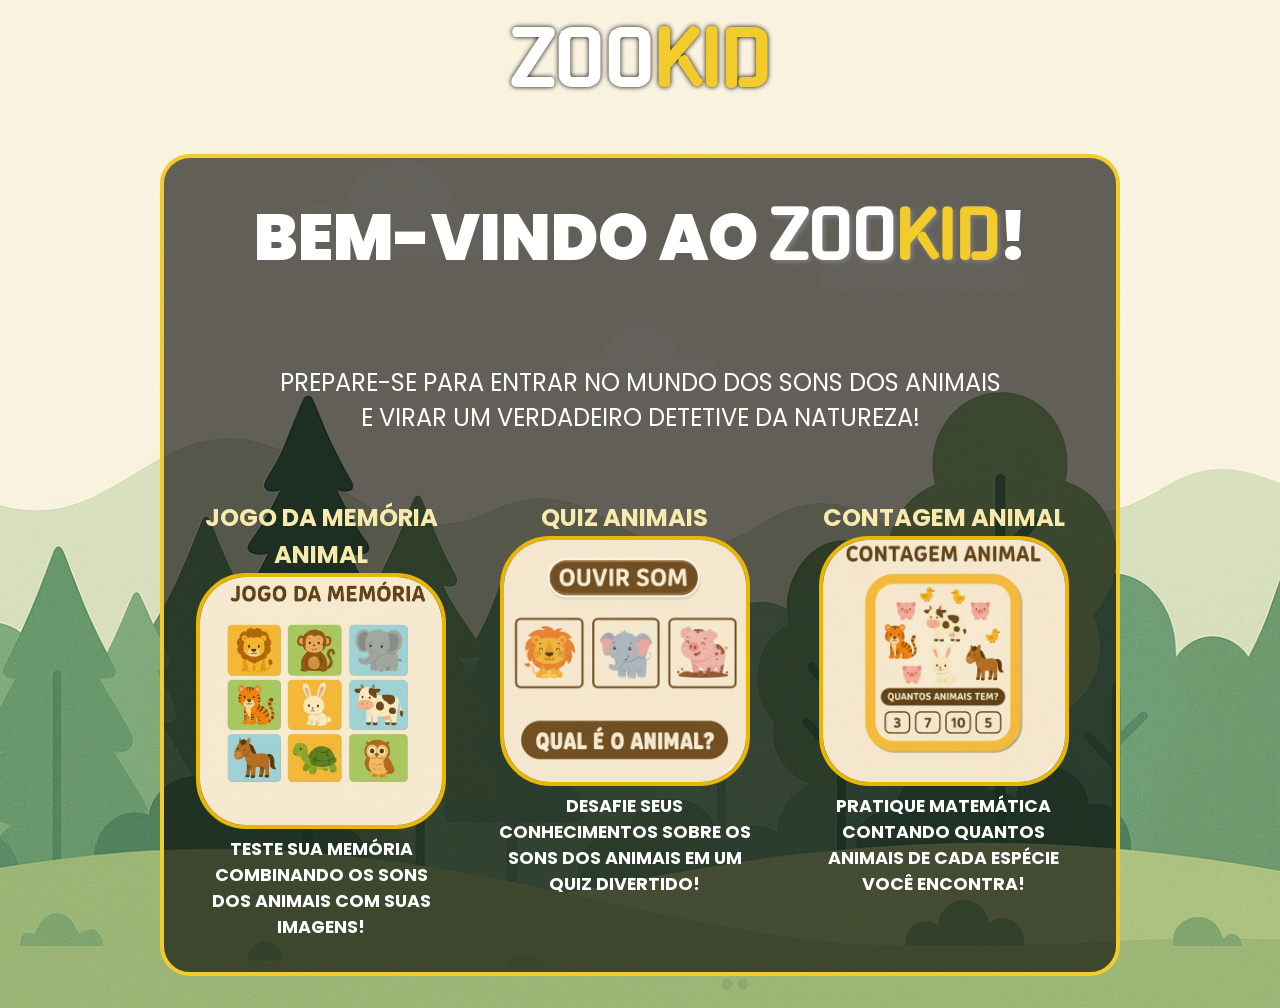
==== index.html @ f599b910 "Add files via upload" ====
<!DOCTYPE html>
<html lang="pt-Br">
<head>
    <meta charset="UTF-8">
    <meta name="viewport" content="width=device-width, initial-scale=1.0">
    <title>ZooKid</title>
    <link rel="stylesheet" href="home.css">
    <link rel="stylesheet" href="https://unpkg.com/aos@next/dist/aos.css" />
</head>
<body>
    <header data-aos="fade-down" data-aos-duration="1500">
        <h1 class="title">ZOO<span>KID</span></h1>
    </header>
    
    <main>

       <section data-aos="zoom-in" data-aos-duration="2000" data-aos-delay="300" class="banner"> 
        <h2 data-aos-delay="700" data-aos="fade-down" data-aos-duration="2000" >BEM-VINDO AO <span class="zoo">ZOO<span>KID</span></span>!</h2> 
           <p data-aos-delay="700" data-aos="fade-down" data-aos-duration="2500">PREPARE-SE PARA ENTRAR NO MUNDO DOS SONS DOS ANIMAIS <br>
E VIRAR UM VERDADEIRO DETETIVE DA NATUREZA!</p>

           <section class="games">
            <div data-aos="fade-right" data-aos-delay="600" data-aos-duration="3000" class="game-card">
                <h3>JOGO DA MEMÓRIA ANIMAL</h3>
                 <a href="memory.html"><img class="games-pictures" src="memory.jpg" alt="Quiz dos Sons"></a>
                <p  data-aos-delay="600" data-aos="fade-zoom-in"
     data-aos-easing="ease-in-back"
     data-aos-delay="300"
     data-aos-offset="0" data-aos-duration="2000" data-aos-delay="600" class="desc"><strong>TESTE SUA MEMÓRIA COMBINANDO OS SONS DOS ANIMAIS COM SUAS IMAGENS!</strong></p>
     </div>
             

            <div data-aos="fade-up" data-aos-duration="3000" data-aos-delay="600" class="game-card">
                <h3>QUIZ ANIMAIS</h3>
                <a href="quiz.html"><img class="games-pictures" src="quiz.jpg" alt="Quiz dos Sons"></a>
                <p  data-aos-delay="600" data-aos="fade-zoom-in"
     data-aos-easing="ease-in-back"
     data-aos-delay="300"
     data-aos-offset="0" data-aos-duration="2000" data-aos-delay="600" class="desc"><strong>DESAFIE SEUS CONHECIMENTOS SOBRE OS SONS DOS ANIMAIS EM UM QUIZ DIVERTIDO!</strong></p>
            </div>

            <div data-aos="fade-left" data-aos-duration="3000" data-aos-delay="600" class="game-card">
    <h3>CONTAGEM ANIMAL</h3>
    <a href="count.html"><img class="games-pictures" src="count.png" alt="Jogo de Contagem"></a> <p data-aos-delay="600" data-aos="fade-zoom-in" data-aos-easing="ease-in-back" data-aos-delay="300" data-aos-offset="0" data-aos-duration="2000" data-aos-delay="600" class="desc"><strong>PRATIQUE MATEMÁTICA CONTANDO QUANTOS ANIMAIS DE CADA ESPÉCIE VOCÊ ENCONTRA!</strong></p>
</div>
                
           </section>
           </section>
    </main>
   

  <script src="https://unpkg.com/aos@next/dist/aos.js"></script>
  <script>
    AOS.init();
  </script>
</body>
</html>
---- home.css ----
@import url('https://fonts.googleapis.com/css2?family=Gugi&family=Playfair+Display:ital,wght@0,400..900;1,400..900&family=Poppins:ital,wght@0,100;0,200;0,300;0,400;0,500;0,600;0,700;0,800;0,900;1,100;1,200;1,300;1,400;1,500;1,600;1,700;1,800;1,900&family=Stack+Sans+Headline:wght@200..700&display=swap');

* {
    padding: 0;
    margin: 0;
    box-sizing: border-box;
    
}

body{
    background-color: #88c2f5 ;
    font-family: 'Poppins', sans-serif;
    background-image: url('sim.png');
    background-repeat: no-repeat;
    background-size: cover;
    background-position: center;
}

header {
    display: flex;
    justify-content: center;
    align-items: center;
    padding: 1rem 4rem;
    color: white;
}



nav a {
    border-radius: 30px;
    padding: 1rem 3rem;
    background-color: rgb(246, 199, 142);
    margin-left: 2rem;
    text-decoration: none;
    font-size: 1.4rem;
    color: #000000;
    font-weight: 500;
    transition: color 0.3s ease;
    text-shadow: #000000 1px 1px 2px;
}

nav a:hover {
    background-color: #f3cb2b;
    color: #ffffff;
}

span {
    font-family: 'Gugi', cursive;
    color: #f3cb2b;
}

.title {
    font-family: 'Gugi', cursive;
    font-size: 4.5rem;
    text-shadow: 0px 0px 5px rgb(0, 0, 0);
}

main {
    text-align: center;
    padding: 2rem 10rem;
    min-height: calc(90vh - 10rem);
    color: #ffffff;
}

h2 {
    font-weight: 900;
    font-size: 4rem;
    margin-bottom: 1rem;
}

.zoo {
    color: #ffffff;
    text-shadow: gray 2px 2px 4px;
}

p {
    font-size: 1.5rem;
}

.games {
    display: flex;
    justify-content: center;
    gap: 3rem;
}

.game-card {
max-width: 500px;

}



.desc{

    font-size: 1.1rem;
}


h3 {
    color: #f8e9ac;
    font-size: 1.52rem;
    font-weight: bold;
} 

.banner {
    background-color: rgba(0, 0, 0, 0.607);
    padding: 2rem;
    border-radius: 30px;
    display: flex;
    justify-content: center;
    gap: 4rem;
    flex-direction: column;
    border: #f3cb2b 4px solid;
}

.games-pictures {
    border-radius: 50px;
    border: #eab700 4px solid;
    max-width: 250px;
    height: auto;
    transition: transform 0.3s ease, box-shadow 0.3s ease;
}

.games-pictures:hover {
    transform: scale(1.03);
    box-shadow: 0 0 15px rgba(255, 255, 255, 0.839);
}





/* ... (Seus estilos existentes em home.css) ... */

/* ------------------------------------------------ */
/* RESPONSIVIDADE (MOBILE / TABLET) */
/* ------------------------------------------------ */

@media (max-width: 1024px) {
    /* Ajustes para telas maiores (ex: tablets em modo paisagem) */
    main {
        padding: 2rem 5rem;
    }
}

@media (max-width: 768px) {
    /* Ajustes para a maioria dos tablets e celulares */

    header {
        padding: 1rem 2rem;
        /* Coloca a navegação em nova linha (se houver nav) */
        flex-direction: column; 
    }

    .title {
        font-size: 3rem; /* Diminui o título */
    }

    /* Reduz o padding da seção principal */
    main {
        padding: 1rem 2rem; 
    }

    h2 {
        font-size: 3rem; /* Diminui o subtítulo principal */
    }

    p {
        font-size: 1.2rem;
    }

    /* Organiza os cards do jogo em coluna */
    .games {
        flex-direction: column;
        gap: 2.5rem;
    }

    .game-card {
        max-width: 90%; /* Ocupa quase a largura total */
        margin-left: 2rem auto;
    }

    .game-card h3 {
        font-size: 1.8rem;
    }
}
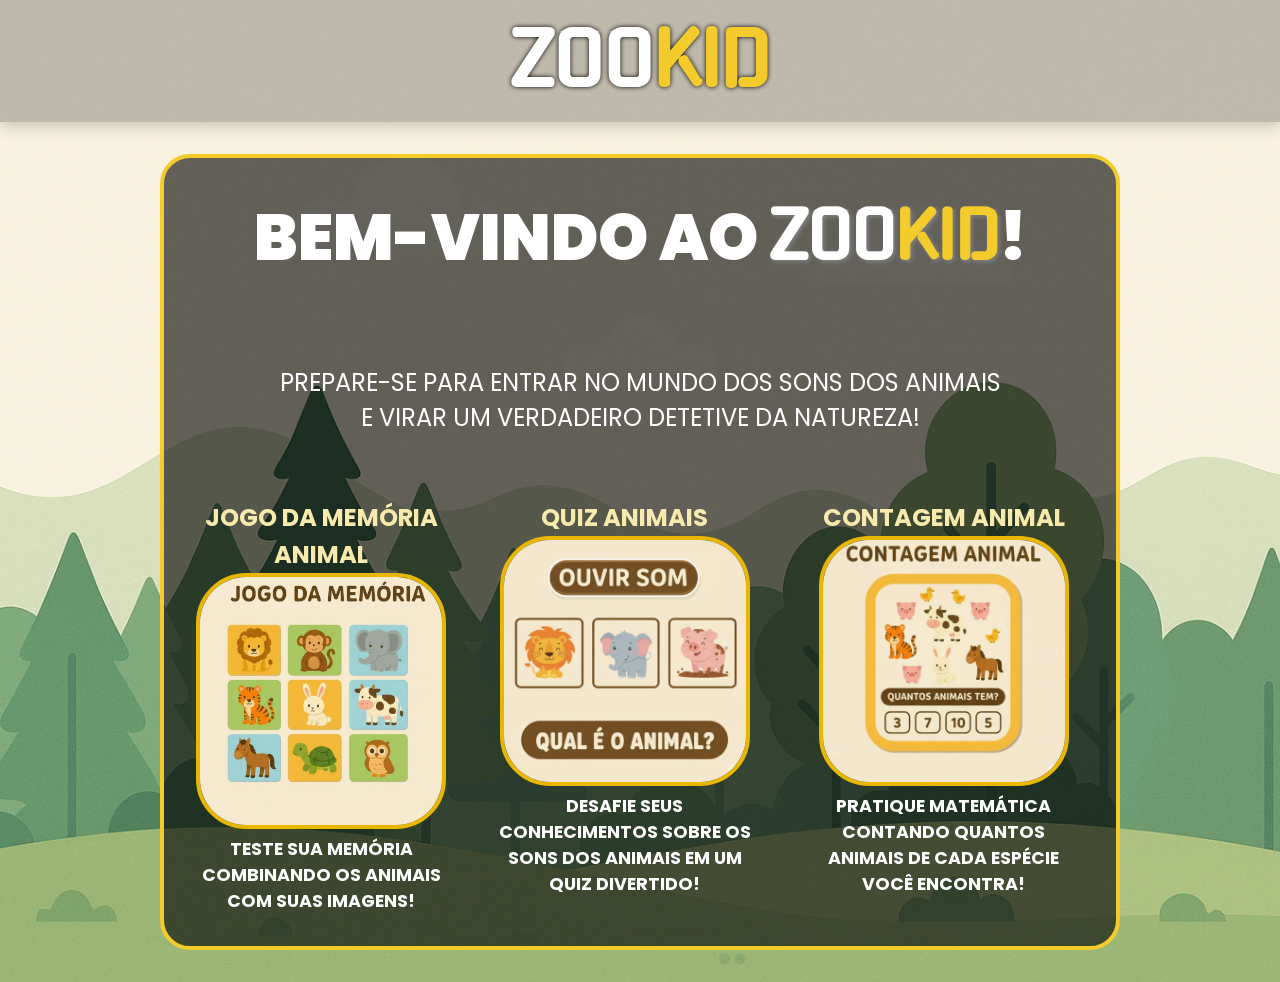
==== commit 27ad41c4: "Add files via upload" ====
--- a/index.html
+++ b/index.html
@@ -19,6 +19,8 @@
            <p data-aos-delay="700" data-aos="fade-down" data-aos-duration="2500">PREPARE-SE PARA ENTRAR NO MUNDO DOS SONS DOS ANIMAIS <br>
 E VIRAR UM VERDADEIRO DETETIVE DA NATUREZA!</p>
 
+
+
            <section class="games">
             <div data-aos="fade-right" data-aos-delay="600" data-aos-duration="3000" class="game-card">
                 <h3>JOGO DA MEMÓRIA ANIMAL</h3>
@@ -26,7 +28,7 @@
                 <p  data-aos-delay="600" data-aos="fade-zoom-in"
      data-aos-easing="ease-in-back"
      data-aos-delay="300"
-     data-aos-offset="0" data-aos-duration="2000" data-aos-delay="600" class="desc"><strong>TESTE SUA MEMÓRIA COMBINANDO OS SONS DOS ANIMAIS COM SUAS IMAGENS!</strong></p>
+     data-aos-offset="0" data-aos-duration="2000" data-aos-delay="600" class="desc"><strong>TESTE SUA MEMÓRIA COMBINANDO OS ANIMAIS COM SUAS IMAGENS!</strong></p>
      </div>
              
 
--- a/home.css
+++ b/home.css
@@ -23,6 +23,8 @@
     align-items: center;
     padding: 1rem 4rem;
     color: white;
+    background-color: rgba(0, 0, 0, 0.234);
+    box-shadow: 0 4px 15px rgba(0, 0, 0, 0.2);
 }
 
 
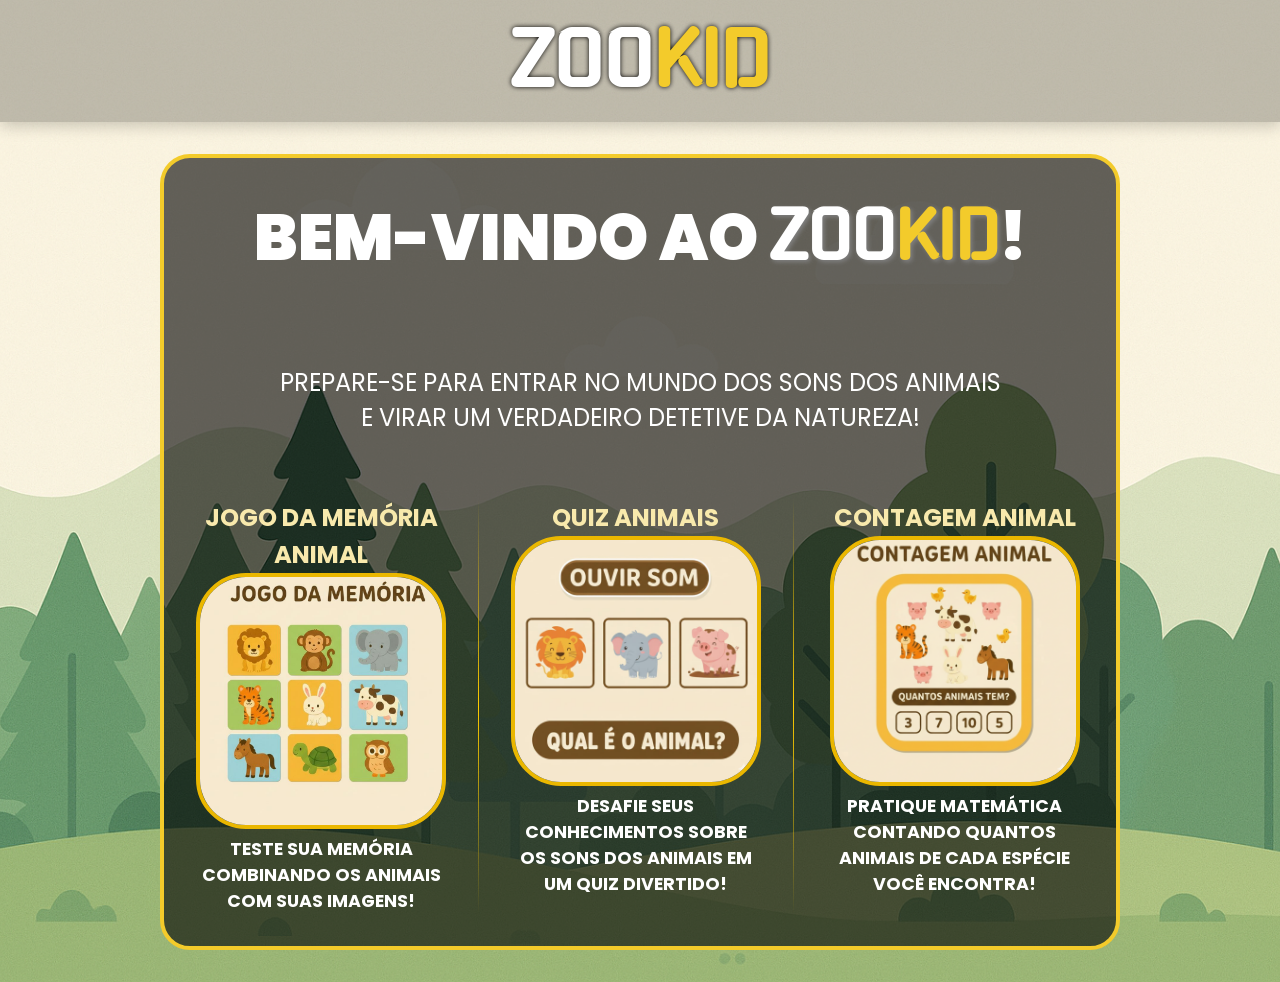
==== commit b0293a50: "Add files via upload" ====
--- a/index.html
+++ b/index.html
@@ -31,6 +31,7 @@
      data-aos-offset="0" data-aos-duration="2000" data-aos-delay="600" class="desc"><strong>TESTE SUA MEMÓRIA COMBINANDO OS ANIMAIS COM SUAS IMAGENS!</strong></p>
      </div>
              
+     <hr>
 
             <div data-aos="fade-up" data-aos-duration="3000" data-aos-delay="600" class="game-card">
                 <h3>QUIZ ANIMAIS</h3>
@@ -40,6 +41,8 @@
      data-aos-delay="300"
      data-aos-offset="0" data-aos-duration="2000" data-aos-delay="600" class="desc"><strong>DESAFIE SEUS CONHECIMENTOS SOBRE OS SONS DOS ANIMAIS EM UM QUIZ DIVERTIDO!</strong></p>
             </div>
+
+            <hr>
 
             <div data-aos="fade-left" data-aos-duration="3000" data-aos-delay="600" class="game-card">
     <h3>CONTAGEM ANIMAL</h3>
--- a/home.css
+++ b/home.css
@@ -25,6 +25,13 @@
     color: white;
     background-color: rgba(0, 0, 0, 0.234);
     box-shadow: 0 4px 15px rgba(0, 0, 0, 0.2);
+}
+
+hr {
+    width: 3px;
+    border: 0;
+     background: radial-gradient(circle, rgb(255, 204, 0), rgba(255, 255, 0, 0)); 
+    margin: 0rem 0;
 }
 
 
@@ -83,7 +90,7 @@
 .games {
     display: flex;
     justify-content: center;
-    gap: 3rem;
+    gap: 2rem;
 }
 
 .game-card {
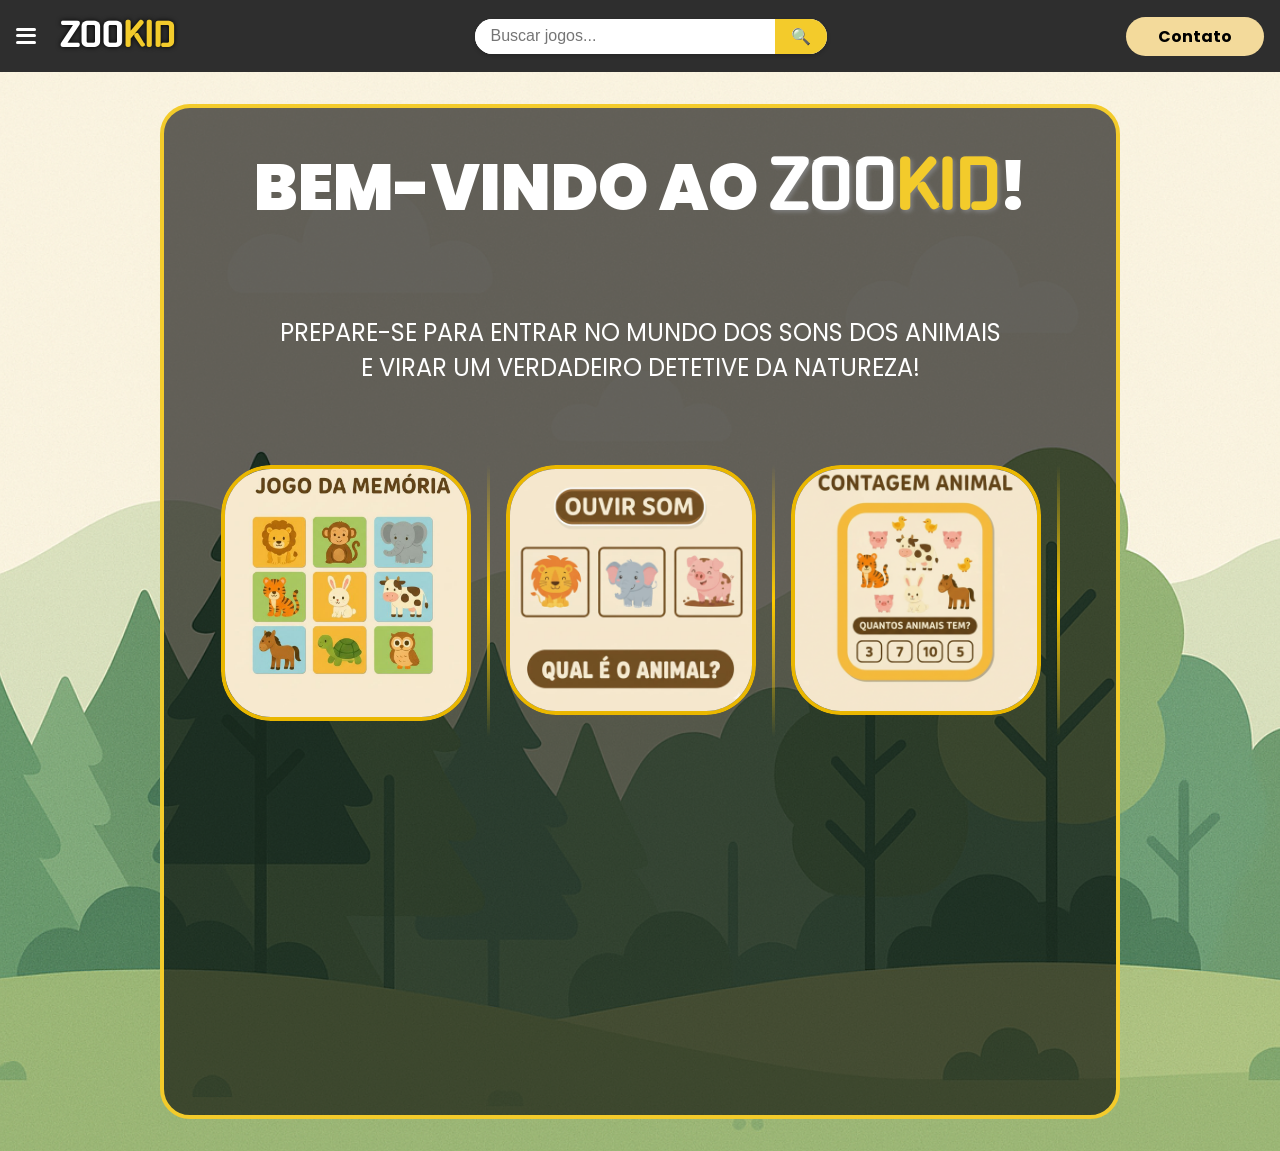
==== commit 288e0124: "Add files via upload" ====
--- a/index.html
+++ b/index.html
@@ -9,9 +9,37 @@
 </head>
 <body>
     <header data-aos="fade-down" data-aos-duration="1500">
-        <h1 class="title">ZOO<span>KID</span></h1>
+      <div class="seila">
+    <h1 class="title">ZOO<span>KID</span></h1>
+
+    <button class="hamburger-btn" id="hamburger-btn">
+        <span class="bar"></span>
+        <span class="bar"></span>
+        <span class="bar"></span>
+    </button>
+
+    <div class="dropdown-menu" id="dropdown-menu">
+        <a href="">Curiosidades</a>
+        <a href="">Ranking</a>
+        <a href="">Sobre</a>
+        <a href="" class="btn-cnt">Contato</a> 
+    </div>
+    </div>
+      <div class="search-container">
+        <form action="#" method="get">
+            <input type="text" placeholder="Buscar jogos..." name="search" class="search-input">
+            <button type="submit" class="search-button">
+                &#128269;
+            </button>
+        </form>
+        </div>
+
+      <div class="btn">
+        <a href="" class="btn-cnt">Contato</a>
+      </div>
     </header>
-    
+    <div class="zoo">
+    </div>
     <main>
 
        <section data-aos="zoom-in" data-aos-duration="2000" data-aos-delay="300" class="banner"> 
@@ -20,43 +48,84 @@
 E VIRAR UM VERDADEIRO DETETIVE DA NATUREZA!</p>
 
 
-
            <section class="games">
-            <div data-aos="fade-right" data-aos-delay="600" data-aos-duration="3000" class="game-card">
-                <h3>JOGO DA MEMÓRIA ANIMAL</h3>
-                 <a href="memory.html"><img class="games-pictures" src="memory.jpg" alt="Quiz dos Sons"></a>
-                <p  data-aos-delay="600" data-aos="fade-zoom-in"
-     data-aos-easing="ease-in-back"
-     data-aos-delay="300"
-     data-aos-offset="0" data-aos-duration="2000" data-aos-delay="600" class="desc"><strong>TESTE SUA MEMÓRIA COMBINANDO OS ANIMAIS COM SUAS IMAGENS!</strong></p>
-     </div>
+            <div data-aos="fade-up" data-aos-delay="600" data-aos-duration="3000" class="game-card">
+                <div class="game-img-container">
+                    <a href="memory.html">
+                        <img class="games-pictures" src="memory.jpg" alt="Jogo da Memória Animal">
+                    </a>
+                    <div class="overlay">
+                        <h3 class="game-title-overlay">JOGO DA MEMÓRIA ANIMAL</h3>
+                         <p class="info">TESTE SUA MEMÓRIA COMBINANDO OS ANIMAIS COM SUAS IMAGENS!</p>
+                    </div>
+                </div>
+               
+            </div>
              
      <hr>
 
             <div data-aos="fade-up" data-aos-duration="3000" data-aos-delay="600" class="game-card">
-                <h3>QUIZ ANIMAIS</h3>
-                <a href="quiz.html"><img class="games-pictures" src="quiz.jpg" alt="Quiz dos Sons"></a>
-                <p  data-aos-delay="600" data-aos="fade-zoom-in"
-     data-aos-easing="ease-in-back"
-     data-aos-delay="300"
-     data-aos-offset="0" data-aos-duration="2000" data-aos-delay="600" class="desc"><strong>DESAFIE SEUS CONHECIMENTOS SOBRE OS SONS DOS ANIMAIS EM UM QUIZ DIVERTIDO!</strong></p>
+                 <div class="game-img-container">
+                    <a href="quiz.html">
+                        <img class="games-pictures" src="quiz.jpg" alt="Quiz dos Sons">
+                    </a>
+                    <div class="overlay">
+                        <h3 class="game-title-overlay">QUIZ ANIMAIS</h3>
+                        <p class="info">DESAFIE SEUS CONHECIMENTOS SOBRE OS SONS DOS ANIMAIS EM UM QUIZ DIVERTIDO!</p>
+                    </div>
+                </div>
+                <div class="info">
+                    
+                </div>
             </div>
 
             <hr>
 
-            <div data-aos="fade-left" data-aos-duration="3000" data-aos-delay="600" class="game-card">
-    <h3>CONTAGEM ANIMAL</h3>
-    <a href="count.html"><img class="games-pictures" src="count.png" alt="Jogo de Contagem"></a> <p data-aos-delay="600" data-aos="fade-zoom-in" data-aos-easing="ease-in-back" data-aos-delay="300" data-aos-offset="0" data-aos-duration="2000" data-aos-delay="600" class="desc"><strong>PRATIQUE MATEMÁTICA CONTANDO QUANTOS ANIMAIS DE CADA ESPÉCIE VOCÊ ENCONTRA!</strong></p>
-</div>
+            <div data-aos="fade-up" data-aos-duration="3000" data-aos-delay="600" class="game-card">
+                <div class="game-img-container">
+                    <a href="count.html">
+                        <img class="games-pictures" src="count.png" alt="Jogo de Contagem">
+                    </a>
+                    <div class="overlay">
+                        <h3 class="game-title-overlay">CONTAGEM ANIMAL</h3>
+                         <p class="info">PRATIQUE MATEMÁTICA CONTANDO QUANTOS ANIMAIS DE CADA ESPÉCIE VOCÊ ENCONTRA!</p>
+                    </div>
+                </div>
                 
-           </section>
-           </section>
+
+            </div>
+            </div>
+
+            <hr>
+
+
+            <div data-aos="fade-up" data-aos-duration="3000" data-aos-delay="600" class="game-card">
+                 <div class="game-img-container">
+                    <a href="snake.html">
+                        <img style="z-index: 999;" class="games-pictures" src="capa snake.png" alt="Jogo da Cobrinha">
+                    </a>
+                    <div class="overlay">
+                        <h3 class="game-title-overlay">SNAKE</h3>
+                        <p class="info">DIVIRTA-SE COM O CLÁSSICO JOGO DA COBRINHA (SNAKE) E COLETE TODAS AS MAÇÃS!</p>
+                    </div>
+                </div>
+               
+                
+            </div>
+            </div>
+
+
+
+</section>
+</section>
+
     </main>
-   
 
-  <script src="https://unpkg.com/aos@next/dist/aos.js"></script>
-  <script>
-    AOS.init();
-  </script>
+    <script src="https://unpkg.com/aos@next/dist/aos.js"></script>
+    <script>
+      AOS.init();
+    </script>
+
+   <script src="menu.js"></script>
 </body>
 </html>
--- a/home.css
+++ b/home.css
@@ -17,14 +17,158 @@
     background-position: center;
 }
 
-header {
-    display: flex;
+header{
+    display: flex;
+    justify-content: space-between;
+    align-items: center;
+    padding: 1rem;
+    color: white;
+    background-color: #2e2e2e;
+    position: relative;
+    z-index: 100;
+}
+
+.seila {
+    display: flex;
+    flex-direction: row-reverse;
     justify-content: center;
     align-items: center;
-    padding: 1rem 4rem;
+    gap: 1.5rem;
+}
+
+
+
+.hamburger-btn {
+    display: flex;
+    flex-direction: column;
+    justify-content: space-around;
+    width: 20px;
+    height: 20px; 
+    background: none;
+    border: none;
+    cursor: pointer;
+    padding: 0;
+    z-index: 150;
+    transition: all 0.3s ease-in-out; 
+}
+
+.hamburger-btn .bar {
+    width: 100%;
+    height: 3px;
+    background-color: white;
+    border-radius: 10px;
+    transition: all 0.3s ease-in-out;
+}
+
+
+.hamburger-btn.active .bar:nth-child(2) {
+    opacity: 0; 
+}
+
+.hamburger-btn.active .bar:nth-child(1) {
+    transform: translateY(11px) rotate(45deg); 
+}
+
+.hamburger-btn.active .bar:nth-child(3) {
+    transform: translateY(-11px) rotate(-45deg); 
+}
+
+.dropdown-menu {
+    position: fixed; 
+    top: 0;
+    left: 0;
+    right: auto; 
+    height: 100vh;
+    width: 300px;
+    background-color: #2e2e2e;
+    
+  
+    border-left: none; 
+  
+    
+    
+  
+    
+    z-index: 200; 
+
+  
+    transform: translateX(-100%); 
+    transition: transform 0.4s cubic-bezier(0.77, 0, 0.175, 1); 
+
+    display: flex;
+    flex-direction: column;
+    padding-top: 6rem; 
+}
+
+
+.dropdown-menu.open {
+    transform: translateX(0);
+}
+
+.dropdown-menu a {
     color: white;
-    background-color: rgba(0, 0, 0, 0.234);
-    box-shadow: 0 4px 15px rgba(0, 0, 0, 0.2);
+    text-decoration: none;
+    padding: 1.5rem 2rem;
+    font-size: 1.5rem;
+    text-align: left;
+    transition: background-color 0.2s, color 0.2s;
+    border-bottom: 1px solid rgba(255, 255, 255, 0.1);
+}
+
+.dropdown-menu a:hover {
+    background-color: #f3cb2b;
+    color: #0d0d0d;
+}
+
+
+.dropdown-menu .btn-cnt {
+    background-color: #6a953e;
+    color: white;
+    font-weight: bold;
+    border-radius: 0; 
+    text-align: center;
+    margin-top: 1rem;
+}
+
+.dropdown-menu .btn-cnt:hover {
+    background-color: #5d8137;
+}
+.search-container {
+    display: flex;
+    align-items: center;
+    margin: 0 1rem; 
+}
+
+.search-container form {
+    display: flex;
+    border-radius: 50px;
+    overflow: hidden; 
+    background-color: #ffffff;
+    box-shadow: 0 2px 4px rgba(0, 0, 0, 0.2);
+}
+
+.search-input {
+    padding: 0.5rem 1rem;
+    border: none;
+    outline: none;
+    font-size: 1rem;
+    width: 300px;
+    color: #0d0d0d;
+}
+
+.search-button {
+    background-color: #f3cb2b; 
+    color: #0d0d0d;
+    border: none;
+    padding: 0.5rem 1rem;
+    cursor: pointer;
+    font-size: 1rem;
+    font-weight: bold;
+    transition: background-color 0.3s ease;
+}
+
+.search-button:hover {
+    background-color: #eab700;
 }
 
 hr {
@@ -37,21 +181,114 @@
 
 
 nav a {
-    border-radius: 30px;
-    padding: 1rem 3rem;
-    background-color: rgb(246, 199, 142);
-    margin-left: 2rem;
+    padding: 1rem ;
     text-decoration: none;
-    font-size: 1.4rem;
-    color: #000000;
+    color: #ffd103;
     font-weight: 500;
     transition: color 0.3s ease;
     text-shadow: #000000 1px 1px 2px;
 }
 
 nav a:hover {
-    background-color: #f3cb2b;
     color: #ffffff;
+}
+
+.btn-cnt {
+    background-color: #f3da9b;
+    padding: 0.5rem 2rem;
+    border-radius: 60px;
+    text-decoration: none;
+    color: rgb(0, 0, 0);
+    font-weight: bold;
+    transition: color 0.5s ease, background-color 0.5s ease;
+}
+
+.btn-cnt:hover {
+    color: white;
+    background-color: #403200;
+}
+
+
+
+.game-img-container {
+    position: relative; 
+    overflow: hidden; 
+    border-radius: 50px; 
+    max-width: 250px;
+    margin: 0 auto 1rem auto; 
+    transition: transform 0.3s ease, box-shadow 0.3s ease;
+}
+
+
+.game-card:hover .game-img-container {
+    transform: scale(1.05); 
+    box-shadow: 0 0 15px rgba(255, 255, 255, 0.839);
+}
+
+
+.games-pictures {
+    display: block;
+    width: 100%;
+    height: auto;
+    border: none; 
+    border-radius: 0; 
+    transition: filter 0.5s ease; /
+}
+
+
+.overlay {
+    position: absolute;
+    top: 0;
+    left: 0;
+    width: 100%;
+    height: 100%;
+   
+    display: flex; 
+    justify-content: center;
+    align-items: center;
+    flex-direction: column;
+    
+    background-color: rgba(0, 0, 0, 0); 
+    opacity: 0; 
+    transition: opacity 0.5s ease;
+    
+  
+    pointer-events: none; 
+}
+
+
+.game-img-container:hover .games-pictures {
+    filter: brightness(50%); 
+}
+
+.game-img-container:hover .overlay {
+    opacity: 1; 
+}
+
+
+
+.game-title-overlay {
+    color: white;
+    font-family: 'Gugi', cursive; 
+    font-size: 2.2rem;
+    font-weight: 900;
+    text-align: center;
+    padding: 0 1rem;
+    transform: translateY(20px); 
+    opacity: 0;
+    pointer-events: none; 
+}
+
+
+.game-img-container:hover .game-title-overlay {
+    transform: translateY(0); 
+    opacity: 1; 
+}
+
+
+
+.game-card .info h3 {
+    display: none;
 }
 
 span {
@@ -61,7 +298,7 @@
 
 .title {
     font-family: 'Gugi', cursive;
-    font-size: 4.5rem;
+    font-size: 2rem;
     text-shadow: 0px 0px 5px rgb(0, 0, 0);
 }
 
@@ -70,6 +307,8 @@
     padding: 2rem 10rem;
     min-height: calc(90vh - 10rem);
     color: #ffffff;
+    position: relative; 
+    z-index: 10;
 }
 
 h2 {
@@ -90,18 +329,25 @@
 .games {
     display: flex;
     justify-content: center;
-    gap: 2rem;
+    gap: 1rem;
+    padding: 1rem;
+    flex-wrap: wrap;
+    row-gap: 4rem;
+
 }
 
 .game-card {
-max-width: 500px;
-
+max-width: 300px;
+}
+
+.info {
+    padding: 0 2rem;
+    font-size: 0.8rem;
 }
 
 
 
 .desc{
-
     font-size: 1.1rem;
 }
 
@@ -121,6 +367,7 @@
     gap: 4rem;
     flex-direction: column;
     border: #f3cb2b 4px solid;
+ 
 }
 
 .games-pictures {
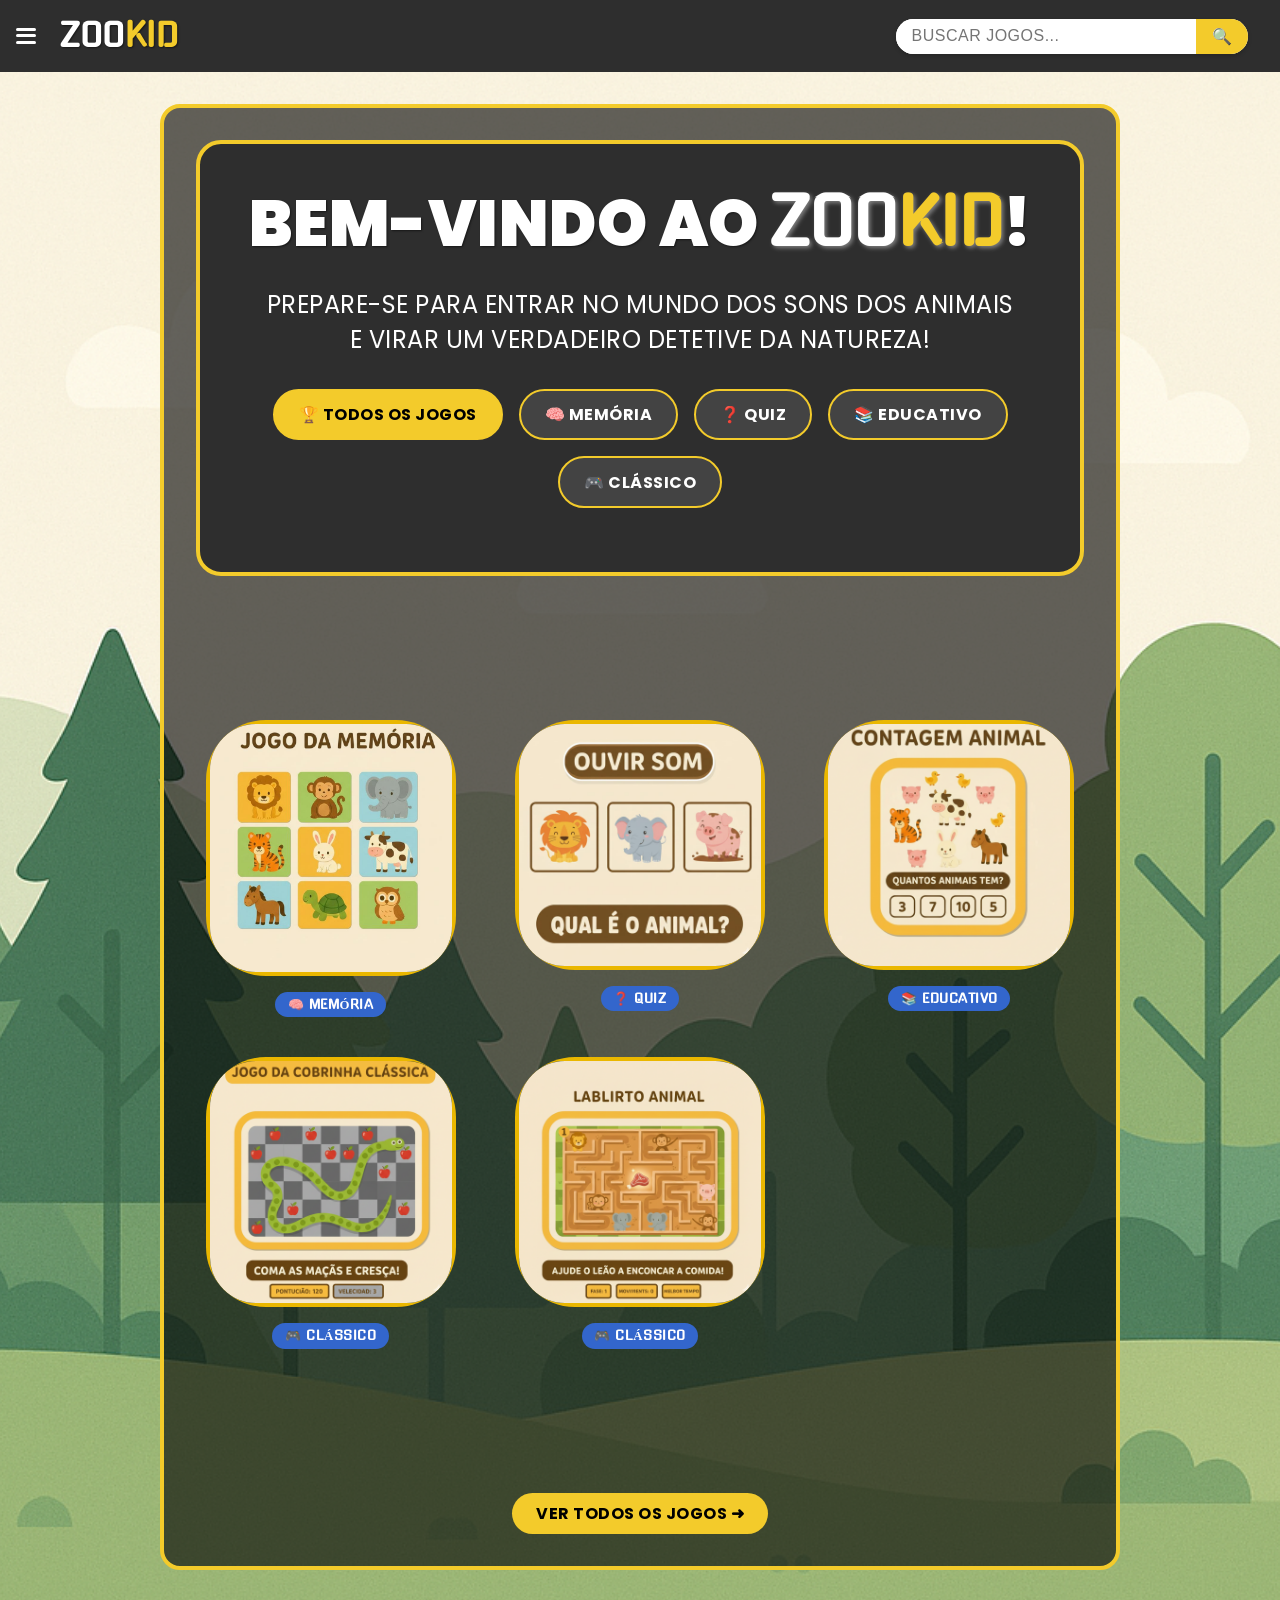
==== commit a213316d: "Add files via upload" ====
--- a/index.html
+++ b/index.html
@@ -9,21 +9,67 @@
 </head>
 <body>
     <header data-aos="fade-down" data-aos-duration="1500">
-      <div class="seila">
+   <!-- Substitua esta parte no header -->
+<div class="seila">
     <h1 class="title">ZOO<span>KID</span></h1>
-
+    
     <button class="hamburger-btn" id="hamburger-btn">
         <span class="bar"></span>
         <span class="bar"></span>
         <span class="bar"></span>
     </button>
-
-    <div class="dropdown-menu" id="dropdown-menu">
-        <a href="">Curiosidades</a>
-        <a href="">Ranking</a>
-        <a href="">Sobre</a>
-        <a href="" class="btn-cnt">Contato</a> 
-    </div>
+</div>
+
+<!-- Menu Dropdown atualizado -->
+<div class="dropdown-menu" id="dropdown-menu">
+    <button class="menu-close-btn" id="menu-close-btn">✕</button>
+    
+    <!-- Cabeçalho do usuário -->
+    <div class="menu-user">
+        <div class="user-avatar">
+            🐾
+        </div>
+        <div class="user-info">
+            <h4>Explorador ZooKid</h4>
+            <p>Nível: Detetive da Natureza</p>
+        </div>
+    </div>
+    
+    <div class="menu-content">
+        <!-- Categoria: Navegação -->
+        <div class="menu-category">Navegar</div>
+        <a href="#todos">🎮 Todos os Jogos</a>
+        <a href="#memoria">🧠 Jogos de Memória</a>
+        <a href="#quiz">❓ Quiz e Desafios</a>
+        <a href="#educativo">📚 Educativos</a>
+        <a href="#classico">🎮 Clássicos</a>
+        
+        <!-- Categoria: Perfil -->
+        <div class="menu-category">Meu Perfil</div>
+        <a href="">⭐ Meus Favoritos</a>
+        <a href="">🏆 Meus Pontos</a>
+        <a href="">📊 Meu Progresso</a>
+        <a href="">🎨 Personalizar</a>
+        
+        <!-- Categoria: Outros -->
+        <div class="menu-category">Mais</div>
+        <a href="ranking.html">🏆 Ranking Global</a>
+        <a href="">📰 Novidades</a>
+        <a href="sobre.html">ℹ️ Sobre o ZooKid</a>
+        <a href="">👨‍👩‍👧‍👦 Para Pais</a>
+        <a href="configuracoes.html">⚙️ Configurações</a>
+        
+        <!-- Botões de ação -->
+        <div style="padding: 2rem; text-align: center;">
+            <a href="#" class="btn-cnt" style="display: block; margin-bottom: 1rem;">
+                🏆 Desafio do Dia
+            </a>
+            <a href="#" class="btn-cnt" style="background: #ff9966;">
+                🎉 Festa dos Animais
+            </a>
+        </div>
+    </div>
+</div>
     </div>
       <div class="search-container">
         <form action="#" method="get">
@@ -33,93 +79,131 @@
             </button>
         </form>
         </div>
-
-      <div class="btn">
-        <a href="" class="btn-cnt">Contato</a>
-      </div>
     </header>
     <div class="zoo">
     </div>
     <main>
-
-       <section data-aos="zoom-in" data-aos-duration="2000" data-aos-delay="300" class="banner"> 
-        <h2 data-aos-delay="700" data-aos="fade-down" data-aos-duration="2000" >BEM-VINDO AO <span class="zoo">ZOO<span>KID</span></span>!</h2> 
-           <p data-aos-delay="700" data-aos="fade-down" data-aos-duration="2500">PREPARE-SE PARA ENTRAR NO MUNDO DOS SONS DOS ANIMAIS <br>
-E VIRAR UM VERDADEIRO DETETIVE DA NATUREZA!</p>
-
-
-           <section class="games">
-            <div data-aos="fade-up" data-aos-delay="600" data-aos-duration="3000" class="game-card">
-                <div class="game-img-container">
-                    <a href="memory.html">
-                        <img class="games-pictures" src="memory.jpg" alt="Jogo da Memória Animal">
-                    </a>
-                    <div class="overlay">
-                        <h3 class="game-title-overlay">JOGO DA MEMÓRIA ANIMAL</h3>
-                         <p class="info">TESTE SUA MEMÓRIA COMBINANDO OS ANIMAIS COM SUAS IMAGENS!</p>
-                    </div>
-                </div>
+    <!-- BANNER DE DESTAQUE -->
+     <section class="banner">
+    <section data-aos="zoom-in" data-aos-duration="2000" data-aos-delay="300" class="destaque-principal">
+        <h2 data-aos-delay="700" data-aos="fade-down" data-aos-duration="2000">
+            BEM-VINDO AO <span class="zoo">ZOO<span>KID</span></span>!
+        </h2>
+        <p data-aos-delay="700" data-aos="fade-down" data-aos-duration="2500">
+            PREPARE-SE PARA ENTRAR NO MUNDO DOS SONS DOS ANIMAIS<br>
+            E VIRAR UM VERDADEIRO DETETIVE DA NATUREZA!
+        </p>
+        
+        <!-- NAVEGAÇÃO POR CATEGORIAS (como abas) -->
+        <div class="categorias-nav">
+            <a href="#todos" class="categoria-btn ativa">🏆 TODOS OS JOGOS</a>
+            <a href="#memoria" class="categoria-btn">🧠 MEMÓRIA</a>
+            <a href="#quiz" class="categoria-btn">❓ QUIZ</a>
+            <a href="#educativo" class="categoria-btn">📚 EDUCATIVO</a>
+            <a href="#classico" class="categoria-btn">🎮 CLÁSSICO</a>
+        </div>
+    </section>
+
+
+    <!-- GRID DE JOGOS (organizado como Crazy Games) -->
+    <section class="games">
+        <!-- Jogo 1: Memória -->
+        <div data-aos="fade-up" data-aos-delay="300" class="game-card">
+            <div class="game-img-container">
+                <a href="memory.html">
+                    <img class="games-pictures" src="memory.jpg" alt="Jogo da Memória Animal">
+                </a>
+                <div class="overlay">
+                    <h3 class="game-title-overlay">JOGO DA MEMÓRIA</h3>
+                    <p class="info">ENCONTRE OS PARES DE ANIMAIS!</p>
+                </div>
+            </div>
+            <div class="game-badges">
+                
+                <span class="badge tipo">🧠 Memória</span>
+                
+            </div>
+        </div>
+
+        <!-- Jogo 2: Quiz -->
+        <div data-aos="fade-up" data-aos-delay="400" class="game-card">
+            <div class="game-img-container">
+                <a href="quiz.html">
+                    <img class="games-pictures" src="quiz.jpg" alt="Quiz dos Sons">
+                </a>
+                <div class="overlay">
+                    <h3 class="game-title-overlay">QUIZ ANIMAIS</h3>
+                    <p class="info">ADIVINHE OS SONS!</p>
+                </div>
+            </div>
+            <div class="game-badges">
+                
+                <span class="badge tipo">❓ Quiz</span>
+            </div>
+        </div>
+
+        <!-- Jogo 3: Contagem -->
+        <div data-aos="fade-up" data-aos-delay="500" class="game-card">
+            <div class="game-img-container">
+                <a href="count.html">
+                    <img class="games-pictures" src="count.png" alt="Jogo de Contagem">
+                </a>
+                <div class="overlay">
+                    <h3 class="game-title-overlay">CONTAGEM ANIMAL</h3>
+                    <p class="info">CONTE OS BICHINHOS!</p>
+                </div>
+            </div>
+            <div class="game-badges">
+                
+                <span class="badge tipo">📚 Educativo</span>
+              
+            </div>
+        </div>
+
+        <!-- Jogo 4: Snake -->
+        <div data-aos="fade-up" data-aos-delay="600" class="game-card">
+            <div class="game-img-container">
+                <a href="snake.html">
+                    <img style="z-index: 999;" class="games-pictures" src="capa snake.png" alt="Jogo da Cobrinha">
+                </a>
+                <div class="overlay">
+                    <h3 class="game-title-overlay">SNAKE</h3>
+                    <p class="info">COMA AS MAÇÃS!</p>
+                </div>
+            </div>
+            <div class="game-badges">
                
-            </div>
+                <span class="badge tipo">🎮 Clássico</span>
              
-     <hr>
-
-            <div data-aos="fade-up" data-aos-duration="3000" data-aos-delay="600" class="game-card">
-                 <div class="game-img-container">
-                    <a href="quiz.html">
-                        <img class="games-pictures" src="quiz.jpg" alt="Quiz dos Sons">
-                    </a>
-                    <div class="overlay">
-                        <h3 class="game-title-overlay">QUIZ ANIMAIS</h3>
-                        <p class="info">DESAFIE SEUS CONHECIMENTOS SOBRE OS SONS DOS ANIMAIS EM UM QUIZ DIVERTIDO!</p>
-                    </div>
-                </div>
-                <div class="info">
-                    
-                </div>
-            </div>
-
-            <hr>
-
-            <div data-aos="fade-up" data-aos-duration="3000" data-aos-delay="600" class="game-card">
-                <div class="game-img-container">
-                    <a href="count.html">
-                        <img class="games-pictures" src="count.png" alt="Jogo de Contagem">
-                    </a>
-                    <div class="overlay">
-                        <h3 class="game-title-overlay">CONTAGEM ANIMAL</h3>
-                         <p class="info">PRATIQUE MATEMÁTICA CONTANDO QUANTOS ANIMAIS DE CADA ESPÉCIE VOCÊ ENCONTRA!</p>
-                    </div>
-                </div>
-                
-
-            </div>
-            </div>
-
-            <hr>
-
-
-            <div data-aos="fade-up" data-aos-duration="3000" data-aos-delay="600" class="game-card">
-                 <div class="game-img-container">
-                    <a href="snake.html">
-                        <img style="z-index: 999;" class="games-pictures" src="capa snake.png" alt="Jogo da Cobrinha">
-                    </a>
-                    <div class="overlay">
-                        <h3 class="game-title-overlay">SNAKE</h3>
-                        <p class="info">DIVIRTA-SE COM O CLÁSSICO JOGO DA COBRINHA (SNAKE) E COLETE TODAS AS MAÇÃS!</p>
-                    </div>
-                </div>
-               
-                
-            </div>
-            </div>
-
-
-
-</section>
-</section>
-
-    </main>
+            </div>
+        </div>
+
+        <div data-aos="fade-up" data-aos-delay="600" class="game-card">
+            <div class="game-img-container">
+                <a href="labirinto.html">
+                    <img style="z-index: 999;" class="games-pictures" src="labirinto.png" alt="Jogo da Cobrinha">
+                </a>
+                <div class="overlay">
+                    <h3 class="game-title-overlay">LABIRINTO</h3>
+                    <p class="info">AJUDE O ANIMAL CHEGAR AO SEU OBJETIVO</p>
+                </div>
+            </div>
+            <div class="game-badges">
+                
+                <span class="badge tipo">🎮 Clássico</span>
+             
+            </div>
+        </div>
+    </section>
+
+
+    
+    <!-- Botão para ver todos (futuramente) -->
+    <div style="text-align: center; margin-top: 2rem;">
+        <a href="#" class="ver-todos">VER TODOS OS JOGOS ➜</a>
+    </div>
+    </section>
+</main>
 
     <script src="https://unpkg.com/aos@next/dist/aos.js"></script>
     <script>
--- a/home.css
+++ b/home.css
@@ -17,6 +17,68 @@
     background-position: center;
 }
 
+
+body, 
+body *:not(.animal-emoji):not(.food-emoji):not(.wall-emoji):not(.control-emoji):not(.btn-emoji):not(.message-emoji):not(.star):not(.instruction-emoji):not(.animal-card-emoji) {
+    text-transform: uppercase !important;
+    font-variant: small-caps !important;
+    letter-spacing: 0.5px !important;
+}
+
+
+.animal-emoji,
+.food-emoji,
+.wall-emoji,
+.control-emoji,
+.btn-emoji,
+.message-emoji,
+.star,
+.instruction-emoji,
+.animal-card-emoji,
+.level-btn span:first-child,
+.animal-select-btn span:first-child,
+.game-btn .btn-emoji,
+.mobile-controls .control-emoji,
+.victory-animal,
+.arrow,
+.level-stars .star {
+    text-transform: none !important;
+    font-variant: normal !important;
+    letter-spacing: normal !important;
+}
+
+
+.score-board span,
+#level, 
+#moves, 
+#stars,
+.level-btn span:nth-child(2),
+.option-button,
+#score,
+#correct-count {
+    font-variant: normal !important;
+    letter-spacing: 1px !important;
+    font-weight: bold !important;
+}
+
+/* Melhora a legibilidade dos títulos */
+h1, h2, h3, h4, h5, h6 {
+    letter-spacing: 1px !important;
+    text-shadow: 1px 1px 2px rgba(0, 0, 0, 0.5) !important;
+}
+
+
+p, span, div, a {
+    word-wrap: break-word !important;
+}
+
+
+a {
+    text-decoration: none !important;
+}
+
+
+
 header{
     display: flex;
     justify-content: space-between;
@@ -26,6 +88,9 @@
     background-color: #2e2e2e;
     position: relative;
     z-index: 100;
+    position: sticky;
+    top: 0;
+    width: 100%;
 }
 
 .seila {
@@ -48,7 +113,7 @@
     border: none;
     cursor: pointer;
     padding: 0;
-    z-index: 150;
+    z-index: 1000;
     transition: all 0.3s ease-in-out; 
 }
 
@@ -58,6 +123,7 @@
     background-color: white;
     border-radius: 10px;
     transition: all 0.3s ease-in-out;
+   
 }
 
 
@@ -79,7 +145,7 @@
     left: 0;
     right: auto; 
     height: 100vh;
-    width: 300px;
+    width: 200px;
     background-color: #2e2e2e;
     
   
@@ -89,7 +155,7 @@
     
   
     
-    z-index: 200; 
+    z-index: 1; 
 
   
     transform: translateX(-100%); 
@@ -109,7 +175,7 @@
     color: white;
     text-decoration: none;
     padding: 1.5rem 2rem;
-    font-size: 1.5rem;
+    font-size: 1rem;
     text-align: left;
     transition: background-color 0.2s, color 0.2s;
     border-bottom: 1px solid rgba(255, 255, 255, 0.1);
@@ -213,7 +279,7 @@
 .game-img-container {
     position: relative; 
     overflow: hidden; 
-    border-radius: 50px; 
+    border-radius: 60px; 
     max-width: 250px;
     margin: 0 auto 1rem auto; 
     transition: transform 0.3s ease, box-shadow 0.3s ease;
@@ -300,6 +366,8 @@
     font-family: 'Gugi', cursive;
     font-size: 2rem;
     text-shadow: 0px 0px 5px rgb(0, 0, 0);
+    position: relative;
+    z-index: 90;
 }
 
 main {
@@ -361,13 +429,12 @@
 .banner {
     background-color: rgba(0, 0, 0, 0.607);
     padding: 2rem;
-    border-radius: 30px;
+    border-radius: 20px;
     display: flex;
     justify-content: center;
     gap: 4rem;
     flex-direction: column;
     border: #f3cb2b 4px solid;
- 
 }
 
 .games-pictures {
@@ -387,57 +454,373 @@
 
 
 
-/* ... (Seus estilos existentes em home.css) ... */
-
-/* ------------------------------------------------ */
-/* RESPONSIVIDADE (MOBILE / TABLET) */
-/* ------------------------------------------------ */
+
 
 @media (max-width: 1024px) {
-    /* Ajustes para telas maiores (ex: tablets em modo paisagem) */
+  
     main {
         padding: 2rem 5rem;
     }
 }
 
 @media (max-width: 768px) {
-    /* Ajustes para a maioria dos tablets e celulares */
+
 
     header {
         padding: 1rem 2rem;
-        /* Coloca a navegação em nova linha (se houver nav) */
+      
         flex-direction: column; 
     }
 
     .title {
-        font-size: 3rem; /* Diminui o título */
-    }
-
-    /* Reduz o padding da seção principal */
+        font-size: 3rem; 
+    }
+
+    
     main {
         padding: 1rem 2rem; 
     }
 
     h2 {
-        font-size: 3rem; /* Diminui o subtítulo principal */
+        font-size: 3rem; 
     }
 
     p {
         font-size: 1.2rem;
     }
 
-    /* Organiza os cards do jogo em coluna */
+ 
     .games {
         flex-direction: column;
         gap: 2.5rem;
     }
 
     .game-card {
-        max-width: 90%; /* Ocupa quase a largura total */
+        max-width: 90%;
         margin-left: 2rem auto;
     }
 
     .game-card h3 {
         font-size: 1.8rem;
     }
+}
+
+/* ===== NOVAS REGRAS PARA ORGANIZAÇÃO TIPO CRAZY GAMES ===== */
+
+/* Container principal do grid */
+.games-container {
+    display: grid;
+    grid-template-columns: repeat(auto-fill, minmax(250px, 1fr));
+    gap: 2rem;
+    padding: 2rem 0;
+    justify-items: center;
+}
+
+/* Remove as linhas (hr) entre os cards */
+.games hr {
+    display: none;
+}
+
+/* Ajusta o card para grid */
+.game-card {
+    max-width: 100%;
+    width: 100%;
+    margin: 0;
+}
+
+/* Remove o flex antigo e usa grid */
+.games {
+    display: grid !important;
+    grid-template-columns: repeat(auto-fill, minmax(250px, 1fr));
+    gap: 2.5rem;
+    padding: 2rem 0;
+    justify-items: center;
+}
+
+/* Cabeçalho de categoria */
+.category-header {
+    width: 100%;
+    text-align: left;
+    margin-top: 3rem;
+    margin-bottom: 1rem;
+    padding-bottom: 0.5rem;
+    border-bottom: 3px solid #f3cb2b;
+}
+
+.category-header h3 {
+    font-family: 'Gugi', cursive;
+    font-size: 2.5rem;
+    color: white;
+    display: flex;
+    align-items: center;
+    gap: 1rem;
+}
+
+.category-header h3 span {
+    color: #f3cb2b;
+    font-size: 2.5rem;
+}
+
+/* Botão "Ver Todos" */
+.ver-todos {
+    display: inline-block;
+    margin-top: 1rem;
+    padding: 0.5rem 1.5rem;
+    background-color: #f3cb2b;
+    color: #000;
+    text-decoration: none;
+    border-radius: 30px;
+    font-weight: bold;
+    font-size: 1rem;
+    transition: all 0.3s ease;
+}
+
+.ver-todos:hover {
+    background-color: #ffd700;
+    transform: scale(1.05);
+}
+
+/* Badges para informações do jogo */
+.game-badges {
+    display: flex;
+    justify-content: center;
+    gap: 0.5rem;
+    margin-top: 0.8rem;
+    flex-wrap: wrap;
+}
+
+.badge {
+    background-color: #6a953e;
+    color: white;
+    padding: 0.3rem 0.8rem;
+    border-radius: 20px;
+    font-size: 0.8rem;
+    font-weight: bold;
+}
+
+.badge.idade {
+    background-color: #ff9966;
+}
+
+.badge.tipo {
+    background-color: #3366cc;
+}
+
+/* Banner de destaque */
+.destaque-principal {
+    background-color: #2e2e2e;
+    border-radius: 25px;
+    padding: 2rem;
+    margin-bottom: 3rem;
+    border: 4px solid #f3cb2b;
+    text-align: center;
+}
+
+/* Navegação por categorias */
+.categorias-nav {
+    display: flex;
+    justify-content: center;
+    gap: 1rem;
+    margin: 2rem 0;
+    flex-wrap: wrap;
+}
+
+.categoria-btn {
+    background-color: rgba(255, 255, 255, 0.1);
+    color: white;
+    padding: 0.7rem 1.5rem;
+    border-radius: 30px;
+    text-decoration: none;
+    font-weight: bold;
+    border: 2px solid #f3cb2b;
+    transition: all 0.3s ease;
+}
+
+.categoria-btn:hover,
+.categoria-btn.ativa {
+    background-color: #f3cb2b;
+    color: #000;
+}
+
+/* Ajustes para dispositivos móveis */
+@media (max-width: 768px) {
+    .games {
+        grid-template-columns: repeat(2, 1fr);
+        gap: 1.5rem;
+    }
+    
+    .category-header h3 {
+        font-size: 2rem;
+    }
+    
+    .categorias-nav {
+        gap: 0.5rem;
+    }
+    
+    .categoria-btn {
+        padding: 0.5rem 1rem;
+        font-size: 0.9rem;
+    }
+}
+
+@media (max-width: 480px) {
+    .games {
+        grid-template-columns: 1fr;
+    }
+}
+
+/* ===== DROPDOWN MENU COM SCROLL ===== */
+
+.dropdown-menu {
+    position: fixed;
+    top: 0;
+    left: 0;
+    right: auto;
+    height: 100vh;
+    width: 280px; /* Ligeiramente mais largo */
+    background-color: #2e2e2e;
+    border-left: none;
+    z-index: 100;
+    transform: translateX(-100%);
+    transition: transform 0.4s cubic-bezier(0.77, 0, 0.175, 1);
+    display: flex;
+    flex-direction: column;
+    padding-top: 6rem;
+    
+    /* Adiciona scroll */
+    overflow-y: auto;
+    overflow-x: hidden;
+    
+    /* Estiliza a barra de scroll */
+    scrollbar-width: thin;
+    scrollbar-color: #f3cb2b #2e2e2e;
+}
+
+/* Customiza a barra de scroll para navegadores Webkit */
+.dropdown-menu::-webkit-scrollbar {
+    width: 8px;
+}
+
+.dropdown-menu::-webkit-scrollbar-track {
+    background: #2e2e2e;
+}
+
+.dropdown-menu::-webkit-scrollbar-thumb {
+    background-color: #f3cb2b;
+    border-radius: 10px;
+}
+
+.dropdown-menu::-webkit-scrollbar-thumb:hover {
+    background-color: #ffd700;
+}
+
+/* Container interno para o conteúdo do menu */
+.menu-content {
+    flex: 1;
+    padding-bottom: 2rem;
+}
+
+/* Botão de fechar no mobile */
+.menu-close-btn {
+    position: absolute;
+    top: 1rem;
+    right: 1rem;
+    background: none;
+    border: none;
+    color: white;
+    font-size: 1.5rem;
+    cursor: pointer;
+    display: none;
+    z-index: 1001;
+}
+
+@media (max-width: 768px) {
+    .menu-close-btn {
+        display: block;
+    }
+    
+    .dropdown-menu {
+        width: 100%;
+    }
+}
+
+/* Itens do menu */
+.dropdown-menu a {
+    color: white;
+    text-decoration: none;
+    padding: 1.2rem 2rem;
+    font-size: 1.3rem;
+    text-align: left;
+    transition: all 0.3s ease;
+    border-bottom: 1px solid rgba(255, 255, 255, 0.1);
+    display: flex;
+    align-items: center;
+    gap: 1rem;
+}
+
+.dropdown-menu a:hover {
+    background-color: #f3cb2b;
+    color: #0d0d0d;
+    padding-left: 2.5rem;
+}
+
+/* Categorias no menu */
+.menu-category {
+    color: #f3cb2b;
+    font-weight: bold;
+    padding: 1.5rem 2rem 0.5rem 2rem;
+    font-size: 1.1rem;
+    text-transform: uppercase;
+    letter-spacing: 1px;
+    border-bottom: 2px solid #f3cb2b;
+    margin: 1rem 2rem 0.5rem 2rem;
+}
+
+/* Avatar/usuário no topo do menu */
+.menu-user {
+    display: flex;
+    align-items: center;
+    gap: 1rem;
+    padding: 1.5rem 2rem;
+    background: rgba(243, 203, 43, 0.1);
+    border-bottom: 2px solid #f3cb2b;
+    margin-bottom: 1rem;
+}
+
+.user-avatar {
+    width: 50px;
+    height: 50px;
+    background: linear-gradient(135deg, #f3cb2b, #ff9966);
+    border-radius: 50%;
+    display: flex;
+    align-items: center;
+    justify-content: center;
+    font-size: 1.5rem;
+}
+
+.user-info h4 {
+    color: white;
+    font-size: 1.2rem;
+    margin-bottom: 0.3rem;
+}
+
+.user-info p {
+    color: #ccc;
+    font-size: 0.9rem;
+}
+
+/* ===== ANIMAÇÃO DE DESTAQUE NA BUSCA ===== */
+@keyframes highlight {
+    0% {
+        background-color: transparent;
+        transform: scale(1);
+    }
+    50% {
+        background-color: rgba(243, 203, 43, 0.3);
+        transform: scale(1.02);
+    }
+    100% {
+        background-color: rgba(243, 203, 43, 0.1);
+        transform: scale(1);
+    }
 }
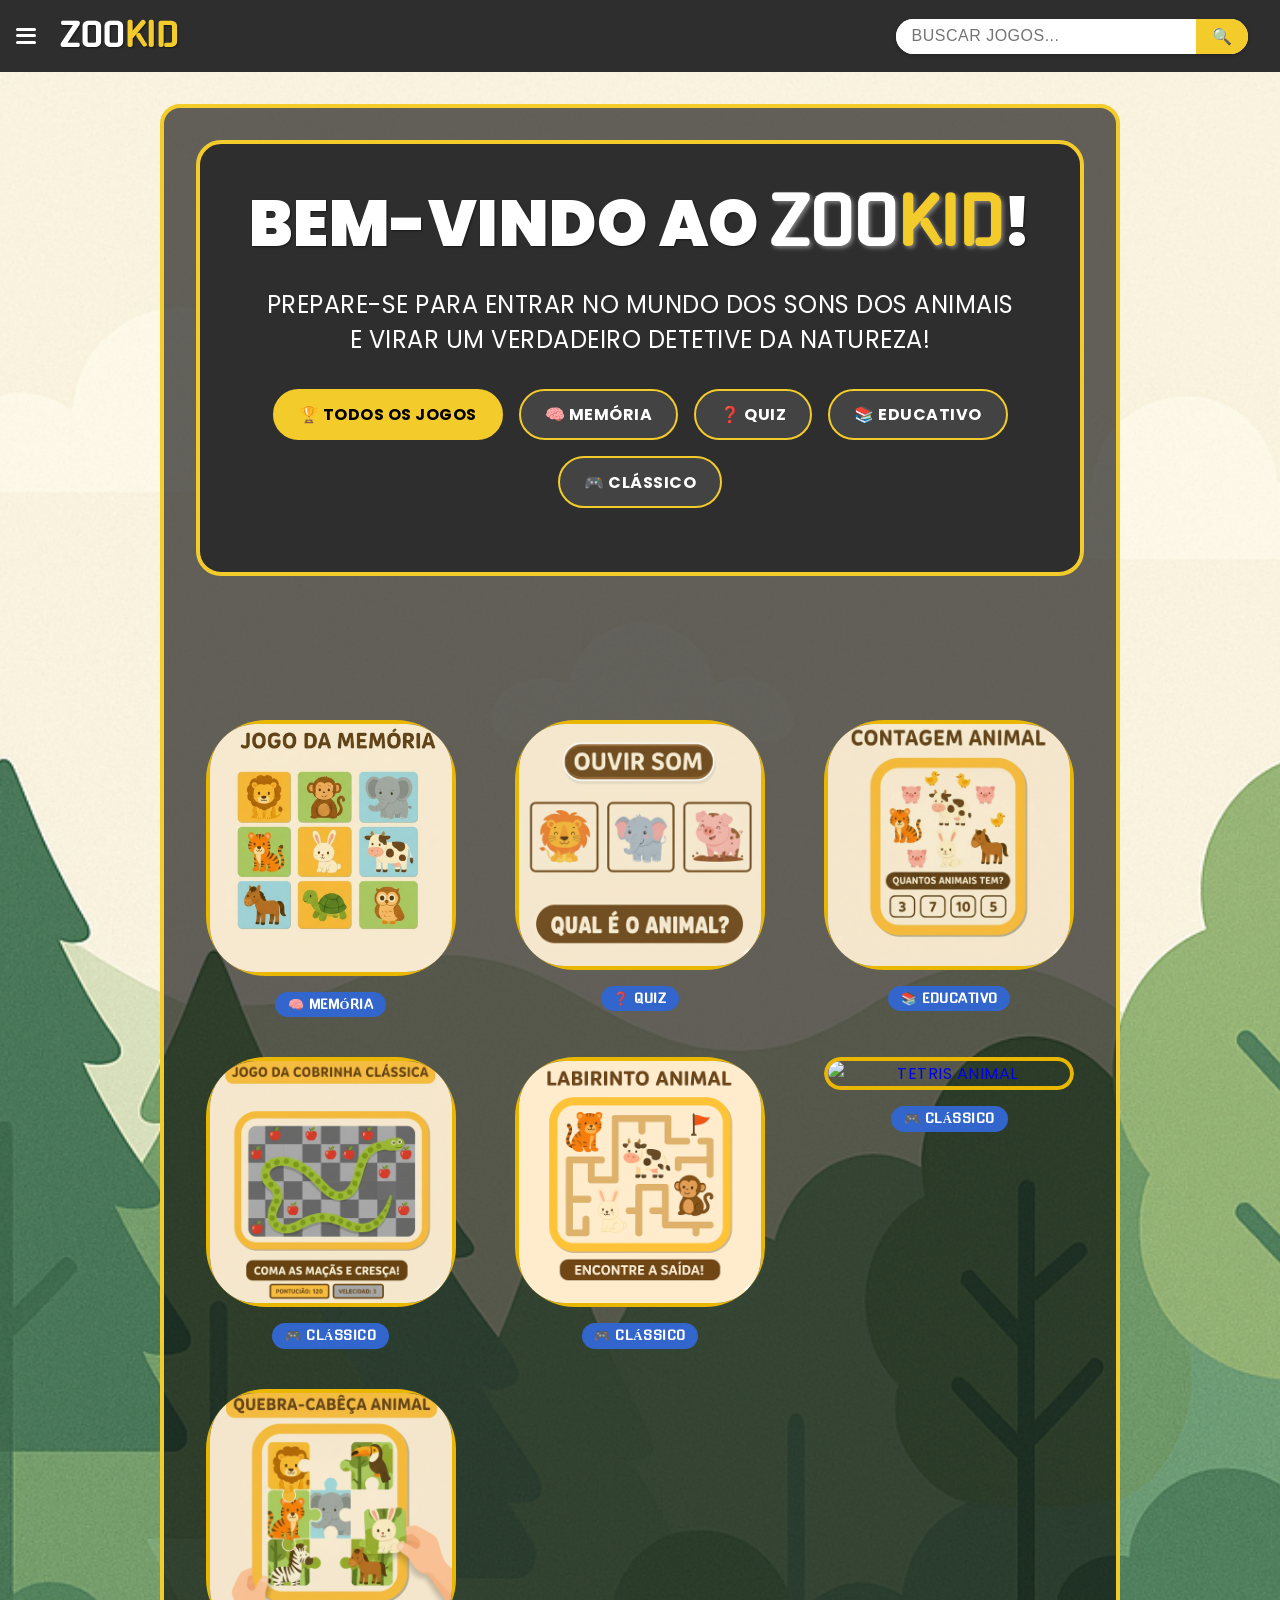
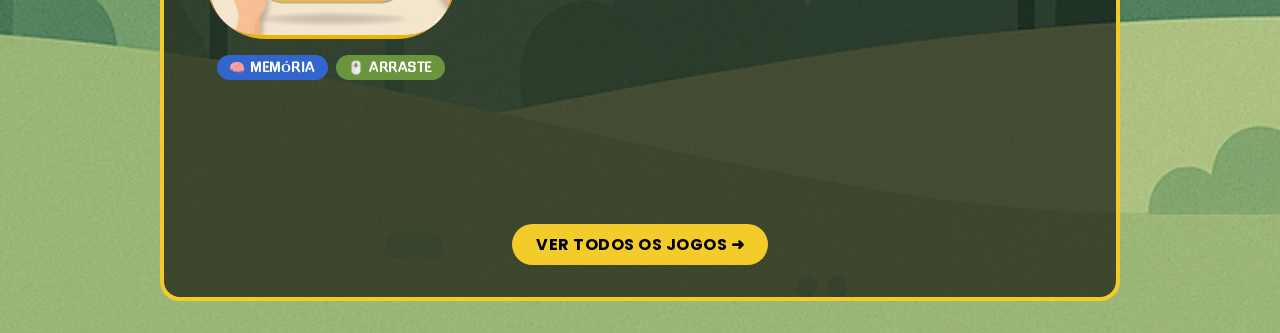
==== commit a73a677e: "Add files via upload" ====
--- a/index.html
+++ b/index.html
@@ -44,30 +44,15 @@
         <a href="#educativo">📚 Educativos</a>
         <a href="#classico">🎮 Clássicos</a>
         
-        <!-- Categoria: Perfil -->
-        <div class="menu-category">Meu Perfil</div>
-        <a href="">⭐ Meus Favoritos</a>
-        <a href="">🏆 Meus Pontos</a>
-        <a href="">📊 Meu Progresso</a>
-        <a href="">🎨 Personalizar</a>
         
         <!-- Categoria: Outros -->
         <div class="menu-category">Mais</div>
         <a href="ranking.html">🏆 Ranking Global</a>
         <a href="">📰 Novidades</a>
         <a href="sobre.html">ℹ️ Sobre o ZooKid</a>
-        <a href="">👨‍👩‍👧‍👦 Para Pais</a>
+        <a href="pais.html">👨‍👩‍👧‍👦 Para Pais</a>
         <a href="configuracoes.html">⚙️ Configurações</a>
         
-        <!-- Botões de ação -->
-        <div style="padding: 2rem; text-align: center;">
-            <a href="#" class="btn-cnt" style="display: block; margin-bottom: 1rem;">
-                🏆 Desafio do Dia
-            </a>
-            <a href="#" class="btn-cnt" style="background: #ff9966;">
-                🎉 Festa dos Animais
-            </a>
-        </div>
     </div>
 </div>
     </div>
@@ -181,7 +166,7 @@
         <div data-aos="fade-up" data-aos-delay="600" class="game-card">
             <div class="game-img-container">
                 <a href="labirinto.html">
-                    <img style="z-index: 999;" class="games-pictures" src="labirinto.png" alt="Jogo da Cobrinha">
+                    <img style="z-index: 999;" class="games-pictures" src="lab.png">
                 </a>
                 <div class="overlay">
                     <h3 class="game-title-overlay">LABIRINTO</h3>
@@ -194,11 +179,46 @@
              
             </div>
         </div>
+
+        <div data-aos="fade-up" data-aos-delay="600" class="game-card">
+    <div class="game-img-container">
+        <a href="tetris.html">
+        
+            <img class="games-pictures" src="tris.png" alt="Tetris Animal">
+           
+        </a>
+        <div class="overlay">
+            <h3 class="game-title-overlay">TETRIS ANIMAL</h3>
+            <p class="info">ENCAIXE OS ANIMAIS NO ZOOLÓGICO!</p>
+        </div>
+    </div>
+    <div class="game-badges">
+        <span class="badge tipo">🎮 Clássico</span>
+    </div>
+</div>
+
+<div data-aos="fade-up" data-aos-delay="600" class="game-card">
+    <div class="game-img-container">
+        <a href="puzzle.html">
+        
+            <img class="games-pictures" src="quebra.png" alt="Tetris Animal">
+           
+        </a>
+        <div class="overlay">
+            <h3 class="game-title-overlay">QUEBRA-CABEÇA</h3>
+            <p class="info">MONTE AS PEÇAS DOS ANIMAIS!</p>
+        </div>
+    </div>
+     <div class="game-badges">
+         <span class="badge tipo">🧠 Memória</span>
+        <span class="badge">🖱️ Arraste</span>
+    </div>
+</div>
     </section>
 
 
     
-    <!-- Botão para ver todos (futuramente) -->
+   
     <div style="text-align: center; margin-top: 2rem;">
         <a href="#" class="ver-todos">VER TODOS OS JOGOS ➜</a>
     </div>
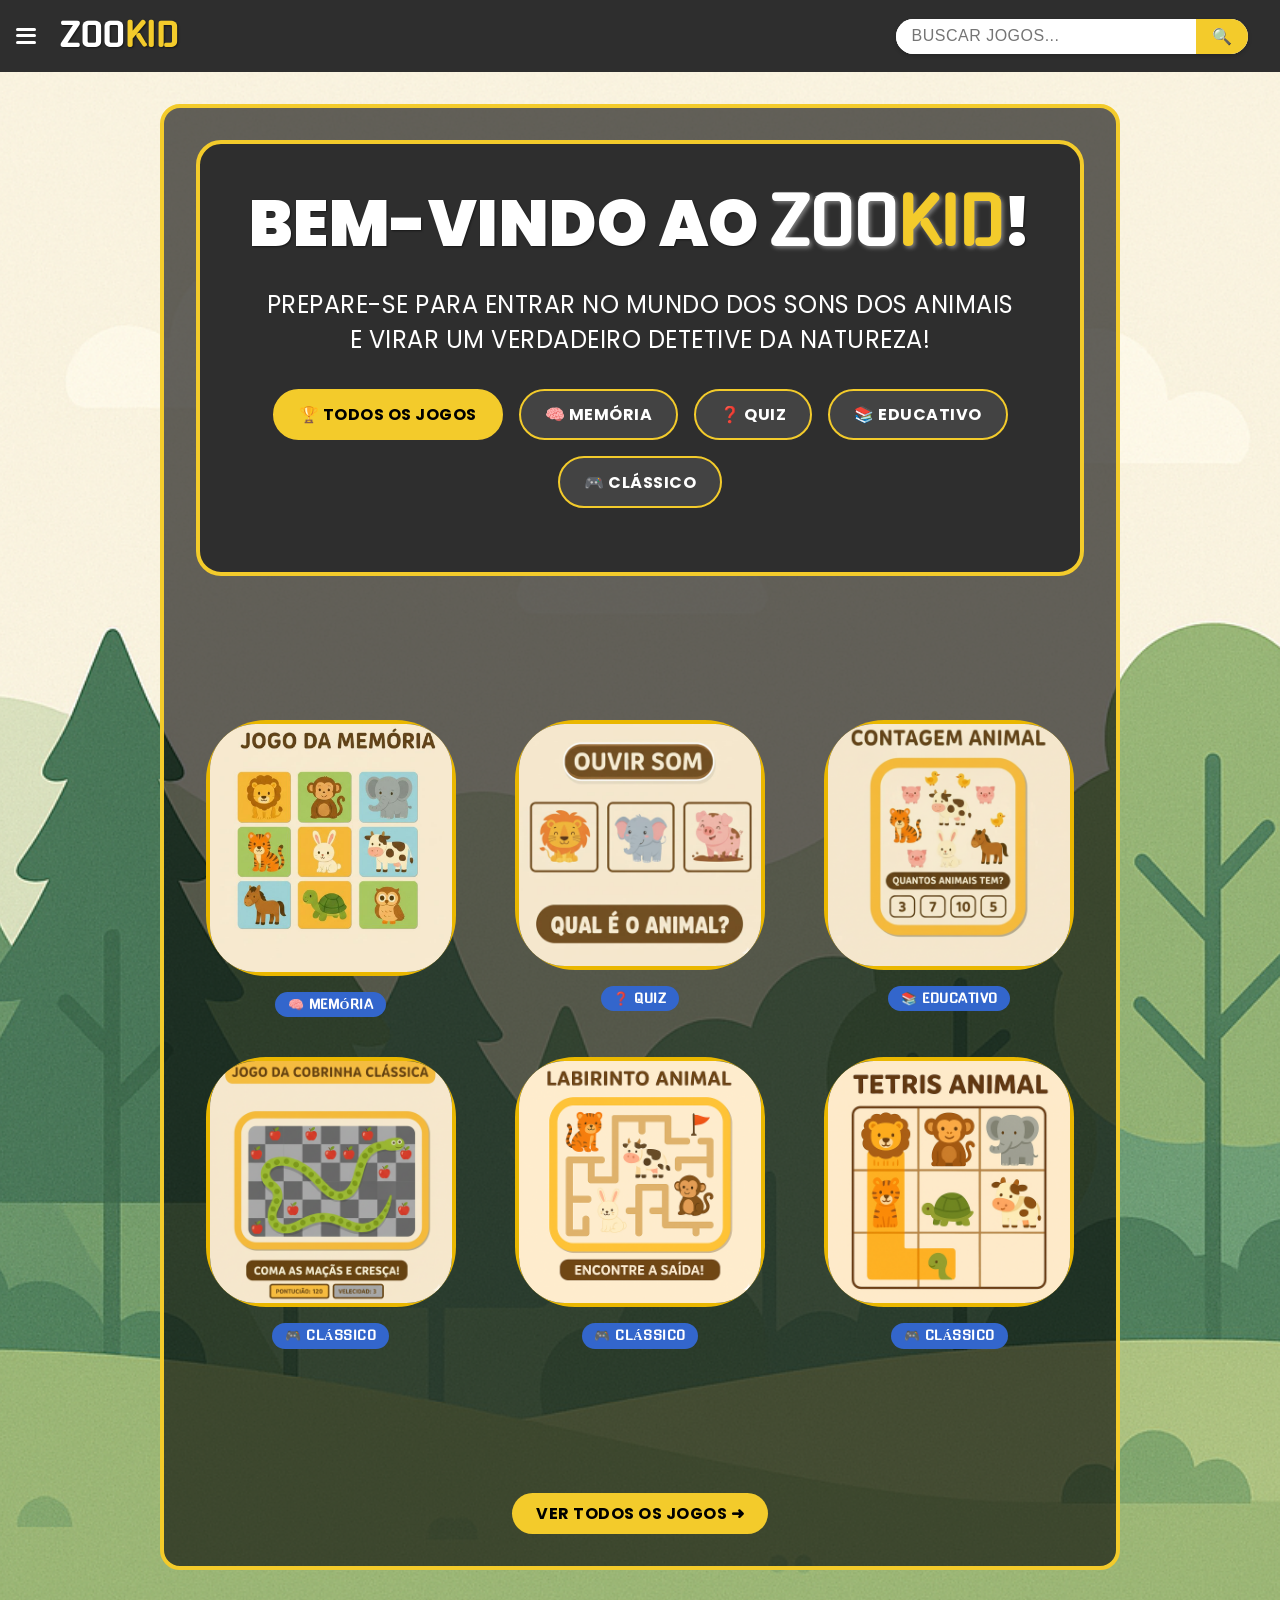
==== commit 98ed7c40: "Add files via upload" ====
--- a/index.html
+++ b/index.html
@@ -196,24 +196,6 @@
         <span class="badge tipo">🎮 Clássico</span>
     </div>
 </div>
-
-<div data-aos="fade-up" data-aos-delay="600" class="game-card">
-    <div class="game-img-container">
-        <a href="puzzle.html">
-        
-            <img class="games-pictures" src="quebra.png" alt="Tetris Animal">
-           
-        </a>
-        <div class="overlay">
-            <h3 class="game-title-overlay">QUEBRA-CABEÇA</h3>
-            <p class="info">MONTE AS PEÇAS DOS ANIMAIS!</p>
-        </div>
-    </div>
-     <div class="game-badges">
-         <span class="badge tipo">🧠 Memória</span>
-        <span class="badge">🖱️ Arraste</span>
-    </div>
-</div>
     </section>
 
 
